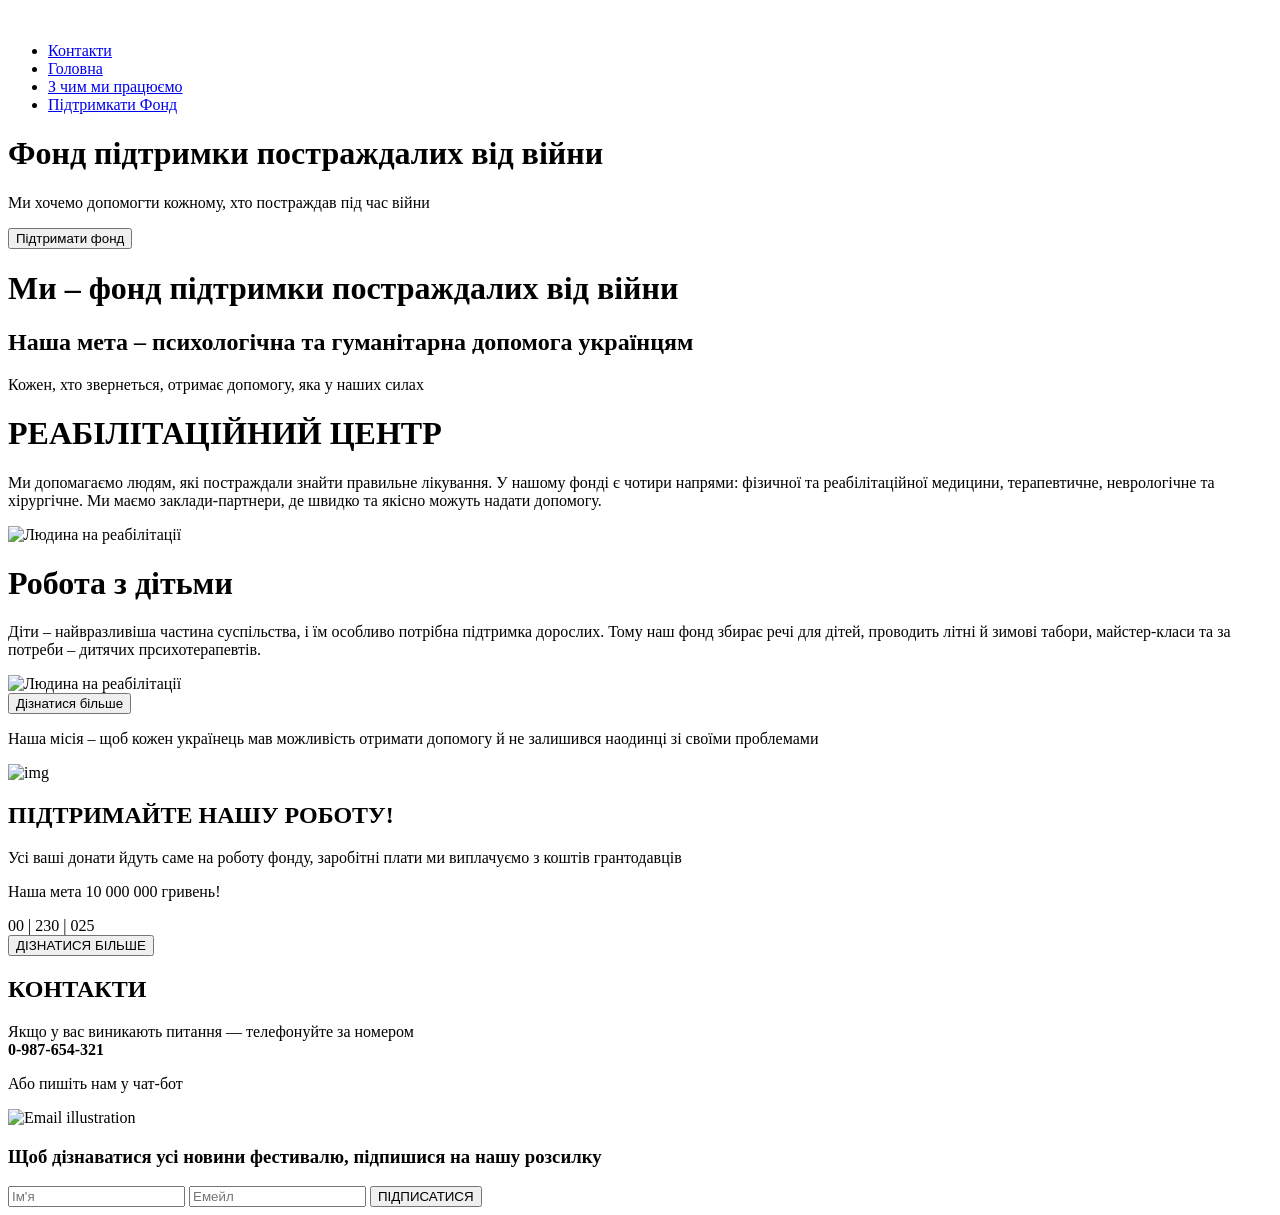
==== index.html @ c9aff5f8 "Add initial index.html structure and content" ====
<!DOCTYPE html>
<html lang="en">
<head>
    <meta charset="UTF-8">
    <meta name="viewport" content="width=device-width, initial-scale=1.0">
    <link rel="stylesheet" href="../styles/index.css">
    <title>Document</title>
</head>
<body>
    <div class="nav-bar">
        <img class="logo" src="./static/img/Subtract.png" alt="">
        <ul class="nav-list">
            <li>
                <a href="#">Контакти</a>
            </li>
            <li>
                <a href="#">Головна</a>
            </li>
            <li>
                <a href="#">З чим ми працюємо</a>
            </li>
            <li>
                <a href="#">Підтримкати Фонд</a>
            </li>
        </ul>
    </div>

    <div class="section-1">
        <div class="section-text">
            <h1>Фонд підтримки постраждалих від війни</h1>
            <div class="section-text-2">
                <p>Ми хочемо допомогти кожному, хто постраждав під час війни</p>
                <button class="section-btn-1">Підтримати фонд</button>
            </div>
        </div>    
            
        </div>
    </div>

     <div class="section-2">
            <div class="section-2-text">
                <h1>Ми – фонд підтримки постраждалих від війни</h1>
   
                <h2 class="subtitle-1">Наша мета – психологічна та гуманітарна допомога українцям</h2>
                <span class="subtitle-2">Кожен, хто звернеться, отримає допомогу, яка у наших силах</span>        
        </div>
    </div>

    <div class="rehab-container">
        <div class="content-block">
            <h1>РЕАБІЛІТАЦІЙНИЙ ЦЕНТР</h1>
            <p>Ми допомагаємо людям, які постраждали знайти правильне лікування. У нашому фонді є чотири напрями: фізичної та реабілітаційної медицини, терапевтичне, неврологічне та хірургічне. Ми маємо заклади-партнери, де швидко та якісно можуть надати допомогу.</p>
        </div>
        <div class="image-block">
            <img src="./static/img/sold.png" alt="Людина на реабілітації">
        </div>
    </div>


    <div class="children-container">
        <div class="content-block-2">
            <h1>Робота з дітьми</h1>
            <p>Діти – найвразливіша частина суспільства, і їм особливо потрібна підтримка дорослих. Тому наш фонд збирає речі для дітей, проводить літні й зимові табори, майстер-класи та за потреби – дитячих прсихотерапевтів.</p>
        </div>
        <div class="image-block-2">
            <img src="./static/img/children.png" alt="Людина на реабілітації">
        </div>
    </div>
    <div class="btn-more">
        <button>Дізнатися більше</button>
    </div>

    <div class="children-container-2">
        <div class="content-block-3">
        <p>Наша місія – щоб кожен українець мав можливість отримати допомогу й не залишився наодинці зі своїми проблемами</p>
        </div>
        <div class="image-block-3">
             <img src="./static/img/smiley-little-kids-holding-each-other copy 1.png" alt="img">
        </div>
    </div>

   <section class="donation-block">
      <div class="container">
        <h2 class="title">ПІДТРИМАЙТЕ НАШУ РОБОТУ!</h2>
        <p class="subtitle">Усі ваші донати йдуть саме на роботу фонду, заробітні плати ми виплачуємо з коштів грантодавців</p>
    
      <div class="goal-wrapper">
        <p class="goal-text">Наша мета 10 000 000 гривень!</p>
        <div class="counter">
        <span class="digit-group">00</span>
        <span class="separator">|</span>
        <span class="digit-group">230</span>
        <span class="separator">|</span>
        <span class="digit-group">025</span>
      </div>
    </div>

    <button class="btn-section-more">ДІЗНАТИСЯ БІЛЬШЕ</button>
  </div>
</section>


<section class="contacts-section">
  <div class="contacts-header">
    <h2 class="contacts-title">КОНТАКТИ</h2>
    
    <div class="contacts-info">
      <div class="info-item">
        <i class="icon-phone"></i>
        <p>Якщо у вас виникають питання — телефонуйте за номером <br> <strong>0-987-654-321</strong></p>
      </div>
      <div class="info-item">
        <div class="social-icons">
          <i class="icon-telegram"></i>
          <i class="icon-whatsapp"></i>
        </div>
        <p>Або пишіть нам у чат-бот</p>
      </div>
    </div>
  </div>

  <div class="subscription-card">
    <div class="card-image">
      <img src="./static/img/Емейл.png" alt="Email illustration">
    </div>
    
    <div class="card-content">
      <h3>Щоб дізнаватися усі новини фестивалю, підпишися на нашу розсилку</h3>
      <form class="subscribe-form">
        <input type="text" placeholder="Ім'я" class="input-field">
        <input type="email" placeholder="Емейл" class="input-field">
        <button type="submit" class="btn-submit">ПІДПИСАТИСЯ</button>
      </form>
    </div>
  </div>
</section>

  

   


           

    
</body>
</html>
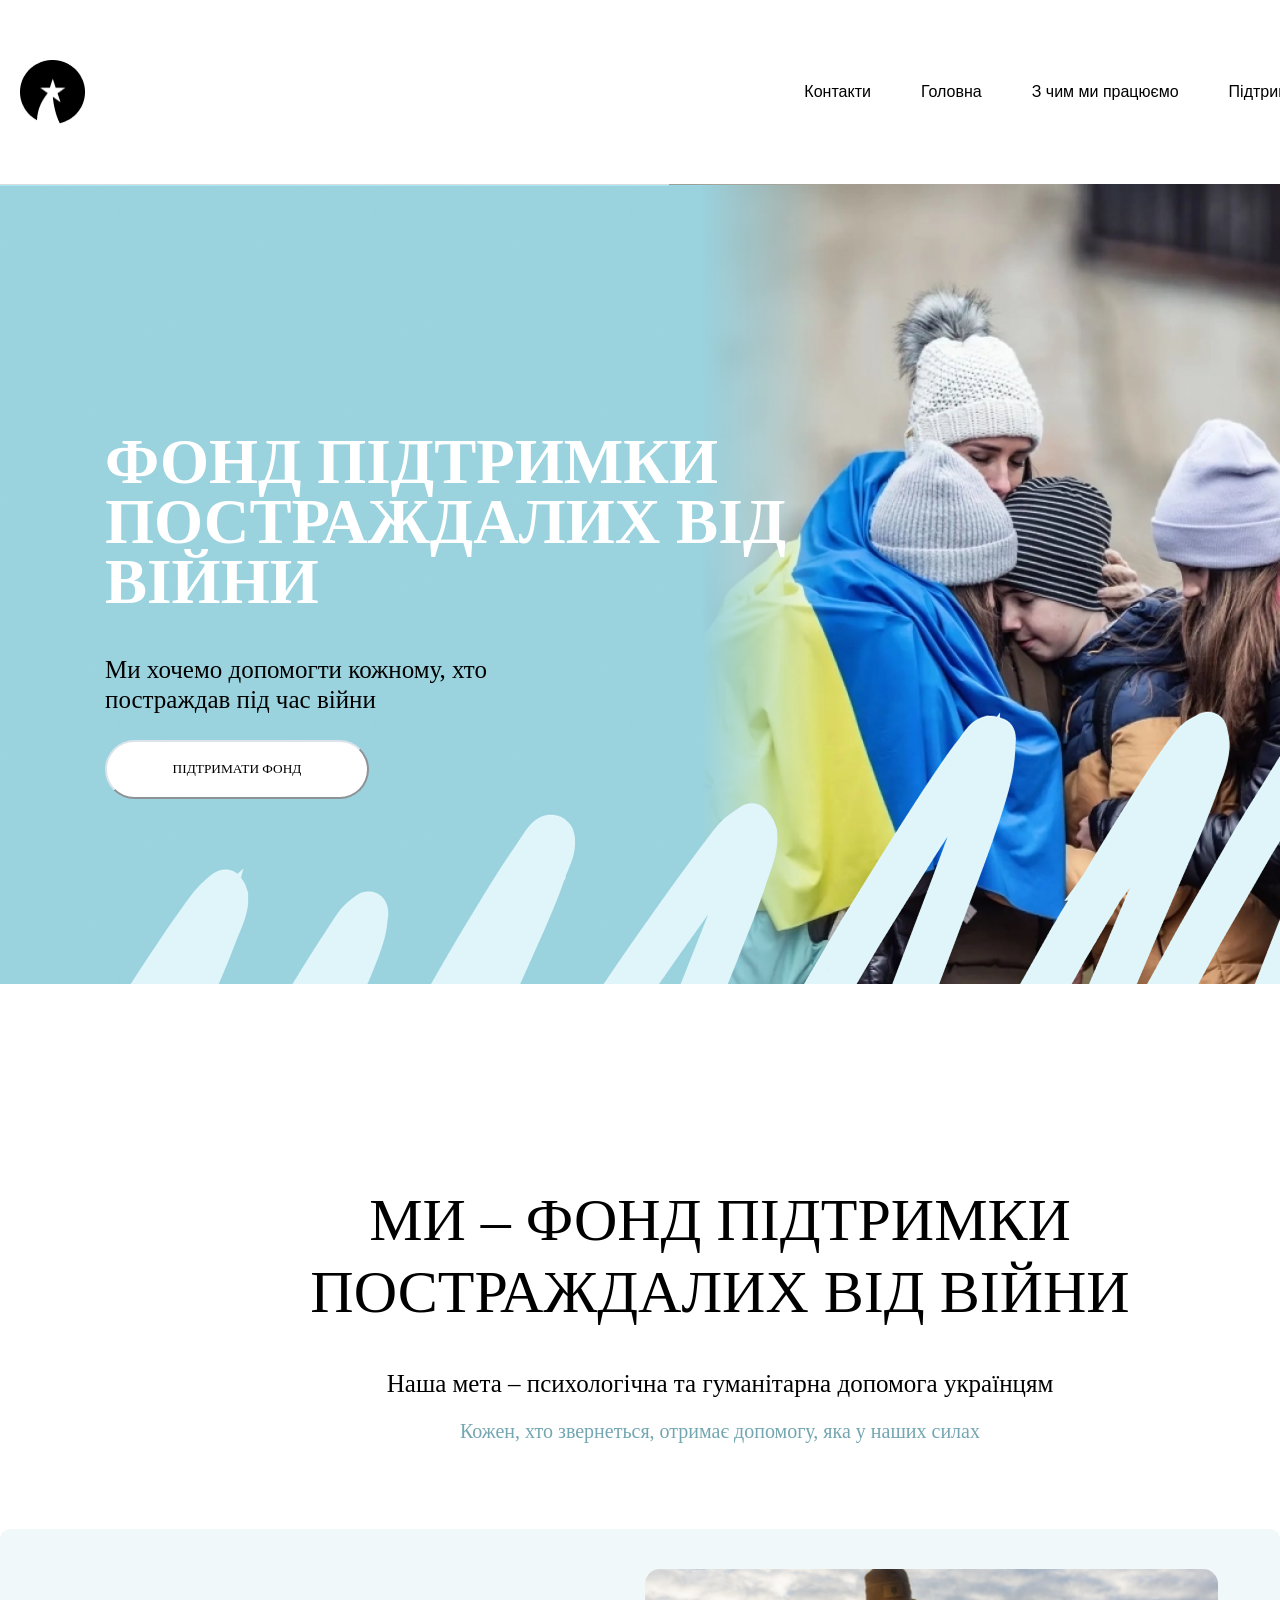
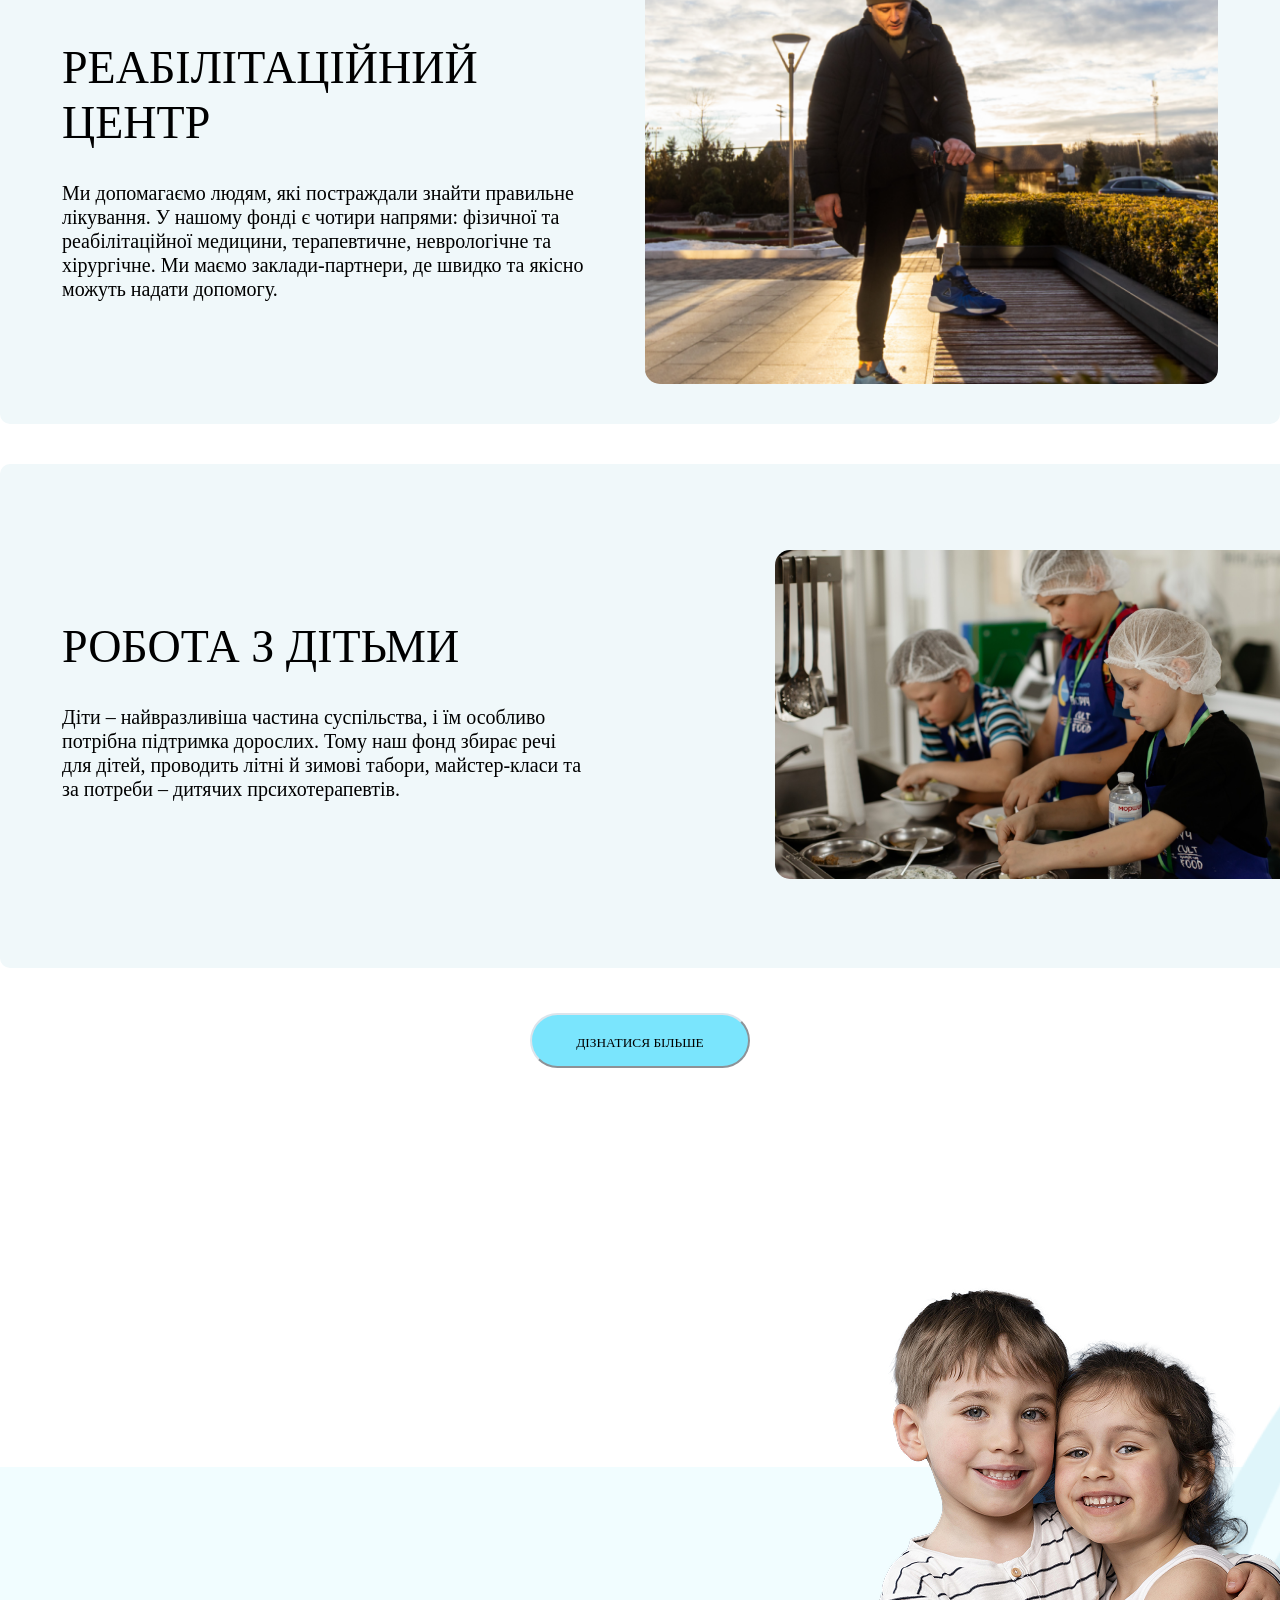
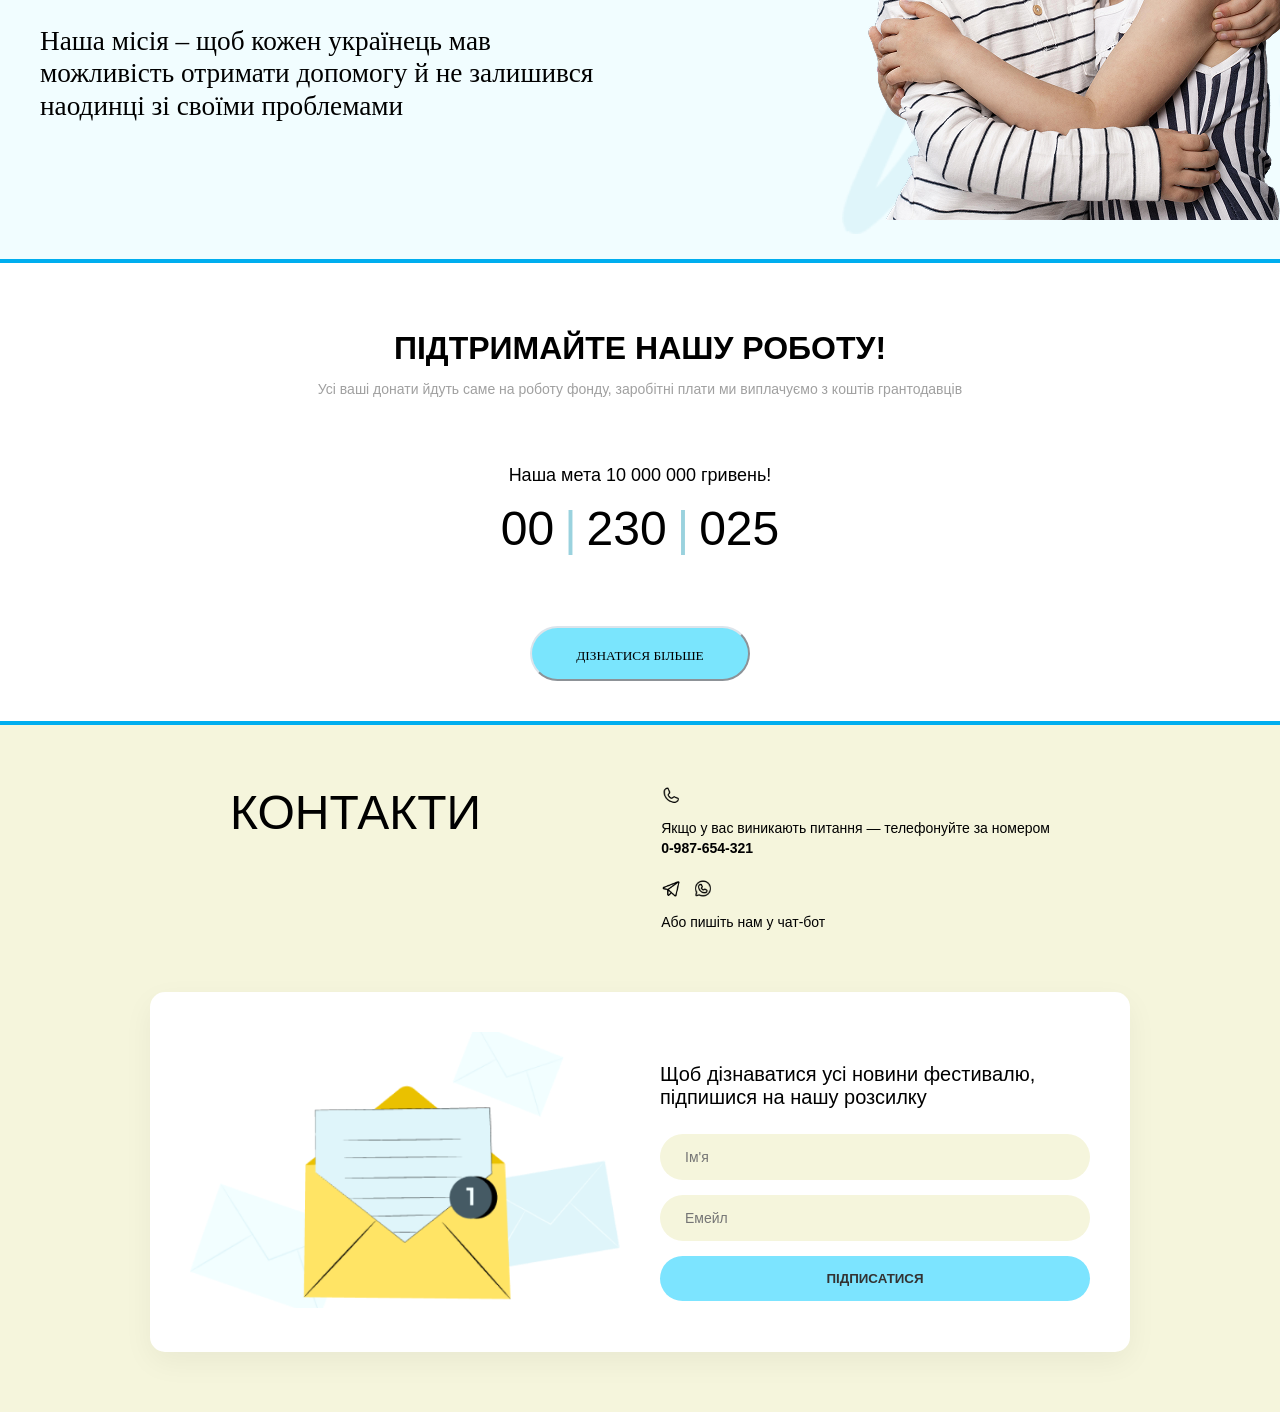
==== commit 31301616: "Add files via upload" ====
--- a/index.html
+++ b/index.html
@@ -1,147 +1,147 @@
-<!DOCTYPE html>
-<html lang="en">
-<head>
-    <meta charset="UTF-8">
-    <meta name="viewport" content="width=device-width, initial-scale=1.0">
-    <link rel="stylesheet" href="../styles/index.css">
-    <title>Document</title>
-</head>
-<body>
-    <div class="nav-bar">
-        <img class="logo" src="./static/img/Subtract.png" alt="">
-        <ul class="nav-list">
-            <li>
-                <a href="#">Контакти</a>
-            </li>
-            <li>
-                <a href="#">Головна</a>
-            </li>
-            <li>
-                <a href="#">З чим ми працюємо</a>
-            </li>
-            <li>
-                <a href="#">Підтримкати Фонд</a>
-            </li>
-        </ul>
-    </div>
-
-    <div class="section-1">
-        <div class="section-text">
-            <h1>Фонд підтримки постраждалих від війни</h1>
-            <div class="section-text-2">
-                <p>Ми хочемо допомогти кожному, хто постраждав під час війни</p>
-                <button class="section-btn-1">Підтримати фонд</button>
-            </div>
-        </div>    
-            
-        </div>
-    </div>
-
-     <div class="section-2">
-            <div class="section-2-text">
-                <h1>Ми – фонд підтримки постраждалих від війни</h1>
-   
-                <h2 class="subtitle-1">Наша мета – психологічна та гуманітарна допомога українцям</h2>
-                <span class="subtitle-2">Кожен, хто звернеться, отримає допомогу, яка у наших силах</span>        
-        </div>
-    </div>
-
-    <div class="rehab-container">
-        <div class="content-block">
-            <h1>РЕАБІЛІТАЦІЙНИЙ ЦЕНТР</h1>
-            <p>Ми допомагаємо людям, які постраждали знайти правильне лікування. У нашому фонді є чотири напрями: фізичної та реабілітаційної медицини, терапевтичне, неврологічне та хірургічне. Ми маємо заклади-партнери, де швидко та якісно можуть надати допомогу.</p>
-        </div>
-        <div class="image-block">
-            <img src="./static/img/sold.png" alt="Людина на реабілітації">
-        </div>
-    </div>
-
-
-    <div class="children-container">
-        <div class="content-block-2">
-            <h1>Робота з дітьми</h1>
-            <p>Діти – найвразливіша частина суспільства, і їм особливо потрібна підтримка дорослих. Тому наш фонд збирає речі для дітей, проводить літні й зимові табори, майстер-класи та за потреби – дитячих прсихотерапевтів.</p>
-        </div>
-        <div class="image-block-2">
-            <img src="./static/img/children.png" alt="Людина на реабілітації">
-        </div>
-    </div>
-    <div class="btn-more">
-        <button>Дізнатися більше</button>
-    </div>
-
-    <div class="children-container-2">
-        <div class="content-block-3">
-        <p>Наша місія – щоб кожен українець мав можливість отримати допомогу й не залишився наодинці зі своїми проблемами</p>
-        </div>
-        <div class="image-block-3">
-             <img src="./static/img/smiley-little-kids-holding-each-other copy 1.png" alt="img">
-        </div>
-    </div>
-
-   <section class="donation-block">
-      <div class="container">
-        <h2 class="title">ПІДТРИМАЙТЕ НАШУ РОБОТУ!</h2>
-        <p class="subtitle">Усі ваші донати йдуть саме на роботу фонду, заробітні плати ми виплачуємо з коштів грантодавців</p>
-    
-      <div class="goal-wrapper">
-        <p class="goal-text">Наша мета 10 000 000 гривень!</p>
-        <div class="counter">
-        <span class="digit-group">00</span>
-        <span class="separator">|</span>
-        <span class="digit-group">230</span>
-        <span class="separator">|</span>
-        <span class="digit-group">025</span>
-      </div>
-    </div>
-
-    <button class="btn-section-more">ДІЗНАТИСЯ БІЛЬШЕ</button>
-  </div>
-</section>
-
-
-<section class="contacts-section">
-  <div class="contacts-header">
-    <h2 class="contacts-title">КОНТАКТИ</h2>
-    
-    <div class="contacts-info">
-      <div class="info-item">
-        <i class="icon-phone"></i>
-        <p>Якщо у вас виникають питання — телефонуйте за номером <br> <strong>0-987-654-321</strong></p>
-      </div>
-      <div class="info-item">
-        <div class="social-icons">
-          <i class="icon-telegram"></i>
-          <i class="icon-whatsapp"></i>
-        </div>
-        <p>Або пишіть нам у чат-бот</p>
-      </div>
-    </div>
-  </div>
-
-  <div class="subscription-card">
-    <div class="card-image">
-      <img src="./static/img/Емейл.png" alt="Email illustration">
-    </div>
-    
-    <div class="card-content">
-      <h3>Щоб дізнаватися усі новини фестивалю, підпишися на нашу розсилку</h3>
-      <form class="subscribe-form">
-        <input type="text" placeholder="Ім'я" class="input-field">
-        <input type="email" placeholder="Емейл" class="input-field">
-        <button type="submit" class="btn-submit">ПІДПИСАТИСЯ</button>
-      </form>
-    </div>
-  </div>
-</section>
-
-  
-
-   
-
-
-           
-
-    
-</body>
-</html>
+<!DOCTYPE html>
+<html lang="en">
+<head>
+    <meta charset="UTF-8">
+    <meta name="viewport" content="width=device-width, initial-scale=1.0">
+    <link rel="stylesheet" href="../styles/index.css">
+    <title>Document</title>
+</head>
+<body>
+    <div class="nav-bar">
+        <img class="logo" src="./static/img/Subtract.png" alt="">
+        <ul class="nav-list">
+            <li>
+                <a href="#">Контакти</a>
+            </li>
+            <li>
+                <a href="#">Головна</a>
+            </li>
+            <li>
+                <a href="#">З чим ми працюємо</a>
+            </li>
+            <li>
+                <a href="#">Підтримкати Фонд</a>
+            </li>
+        </ul>
+    </div>
+
+    <div class="section-1">
+        <div class="section-text">
+            <h1>Фонд підтримки постраждалих від війни</h1>
+            <div class="section-text-2">
+                <p>Ми хочемо допомогти кожному, хто постраждав під час війни</p>
+                <button class="section-btn-1">Підтримати фонд</button>
+            </div>
+        </div>    
+            
+        </div>
+    </div>
+
+     <div class="section-2">
+            <div class="section-2-text">
+                <h1>Ми – фонд підтримки постраждалих від війни</h1>
+   
+                <h2 class="subtitle-1">Наша мета – психологічна та гуманітарна допомога українцям</h2>
+                <span class="subtitle-2">Кожен, хто звернеться, отримає допомогу, яка у наших силах</span>        
+        </div>
+    </div>
+
+    <div class="rehab-container">
+        <div class="content-block">
+            <h1>РЕАБІЛІТАЦІЙНИЙ ЦЕНТР</h1>
+            <p>Ми допомагаємо людям, які постраждали знайти правильне лікування. У нашому фонді є чотири напрями: фізичної та реабілітаційної медицини, терапевтичне, неврологічне та хірургічне. Ми маємо заклади-партнери, де швидко та якісно можуть надати допомогу.</p>
+        </div>
+        <div class="image-block">
+            <img src="./static/img/sold.png" alt="Людина на реабілітації">
+        </div>
+    </div>
+
+
+    <div class="children-container">
+        <div class="content-block-2">
+            <h1>Робота з дітьми</h1>
+            <p>Діти – найвразливіша частина суспільства, і їм особливо потрібна підтримка дорослих. Тому наш фонд збирає речі для дітей, проводить літні й зимові табори, майстер-класи та за потреби – дитячих прсихотерапевтів.</p>
+        </div>
+        <div class="image-block-2">
+            <img src="./static/img/children.png" alt="Людина на реабілітації">
+        </div>
+    </div>
+    <div class="btn-more">
+        <button>Дізнатися більше</button>
+    </div>
+
+    <div class="children-container-2">
+        <div class="content-block-3">
+        <p>Наша місія – щоб кожен українець мав можливість отримати допомогу й не залишився наодинці зі своїми проблемами</p>
+        </div>
+        <div class="image-block-3">
+             <img src="./static/img/smiley-little-kids-holding-each-other copy 1.png" alt="img">
+        </div>
+    </div>
+
+   <section class="donation-block">
+      <div class="container">
+        <h2 class="title">ПІДТРИМАЙТЕ НАШУ РОБОТУ!</h2>
+        <p class="subtitle">Усі ваші донати йдуть саме на роботу фонду, заробітні плати ми виплачуємо з коштів грантодавців</p>
+    
+      <div class="goal-wrapper">
+        <p class="goal-text">Наша мета 10 000 000 гривень!</p>
+        <div class="counter">
+        <span class="digit-group">00</span>
+        <span class="separator">|</span>
+        <span class="digit-group">230</span>
+        <span class="separator">|</span>
+        <span class="digit-group">025</span>
+      </div>
+    </div>
+
+    <button class="btn-section-more">ДІЗНАТИСЯ БІЛЬШЕ</button>
+  </div>
+</section>
+
+
+<section class="contacts-section">
+  <div class="contacts-header">
+    <h2 class="contacts-title">КОНТАКТИ</h2>
+    
+    <div class="contacts-info">
+      <div class="info-item">
+        <i class="icon-phone"></i>
+        <p>Якщо у вас виникають питання — телефонуйте за номером <br> <strong>0-987-654-321</strong></p>
+      </div>
+      <div class="info-item">
+        <div class="social-icons">
+          <i class="icon-telegram"></i>
+          <i class="icon-whatsapp"></i>
+        </div>
+        <p>Або пишіть нам у чат-бот</p>
+      </div>
+    </div>
+  </div>
+
+  <div class="subscription-card">
+    <div class="card-image">
+      <img src="./static/img/Емейл.png" alt="Email illustration">
+    </div>
+    
+    <div class="card-content">
+      <h3>Щоб дізнаватися усі новини фестивалю, підпишися на нашу розсилку</h3>
+      <form class="subscribe-form">
+        <input type="text" placeholder="Ім'я" class="input-field">
+        <input type="email" placeholder="Емейл" class="input-field">
+        <button type="submit" class="btn-submit">ПІДПИСАТИСЯ</button>
+      </form>
+    </div>
+  </div>
+</section>
+
+  
+
+   
+
+
+           
+
+    
+</body>
+</html>
--- a/styles/index.css
+++ b/styles/index.css
@@ -0,0 +1,593 @@
+body{
+    font-family: "Fira Sans", sans-serif;
+    color: black;
+    margin: 0;
+    padding: 0;
+}
+
+
+
+.nav-bar{
+    background-color: rgba(255, 255, 255, 1);
+    display: flex;
+    align-items: center;
+    justify-content: space-between;
+    padding: 20px;
+    width: 1400px;
+    height: 144.19px;
+    gap: 160px;
+}
+
+
+.nav-list{
+    display: flex;
+    align-items: center;
+    padding: 20px;
+    
+
+}
+
+li{
+    list-style: none;
+    gap: 23px;
+    padding: 15px;
+    
+}
+
+.logo{
+    width: 65px;
+    height: 64px;
+}
+
+a{
+    text-decoration: none;
+    color: black;
+    margin-right: 20px;
+}
+
+
+a:hover{
+   
+    background-color: #167deb;
+    transition: background-color 0.3s ease;
+    border-radius: 87px;
+    padding: 10px;
+    
+}
+
+
+.section-1{
+    display: flex;
+    background-image: url("../static/img/Frame1.png");
+    background-size: cover;
+    width: 1440px;
+    min-height: 800px;
+    background-position: center right;
+    align-items: center;
+    margin: 0 auto;
+}
+
+
+.section-text{
+    width: 686.31px;
+    height: 387px;
+    color: white;
+    margin-left: 105px;
+}
+
+
+.section-text h1{
+    font-family: Montserrat;
+    font-weight: 800;
+    font-style: ExtraBold;
+    font-size: 63.07px;
+    line-height: 95%;
+    letter-spacing: -2%;
+    text-transform: uppercase;
+
+}
+
+
+.section-text-2{
+    width: 484px;
+    height: 48px;
+    font-family: Montserrat;
+    font-weight: 400;
+    font-style: Regular;
+    font-size: 25px;
+    line-height: 120%;
+    letter-spacing: 0%;
+    color: black;
+
+}
+
+
+.section-btn-1{
+   font-family: Montserrat;
+   background-color: rgba(255, 255, 255, 1);
+   text-transform: uppercase;
+   border-radius: 87px;
+   border-color: rgb(220, 228, 235);
+   width: 264px;
+   height: 59px;
+
+   
+}
+
+
+.section-2{
+    text-align: center;
+    display: flex;
+    align-items: center;
+    justify-content: center;
+    width: 1440px;
+    height: 545px;
+}
+
+
+.section-2-text{
+    width: 1004px;
+    height: 225px;
+}
+
+.section-2-text h1{
+    font-family: Montserrat;
+    font-weight: 400;
+    font-style: Regular;
+    font-size: 60px;
+    line-height: 120%;
+    letter-spacing: -2%;
+    text-align: center;
+    text-transform: uppercase;
+
+}
+
+
+.subtitle-1{
+    font-family: Montserrat;
+    font-weight: 400;
+    font-style: Regular;
+    font-size: 25px;
+    line-height: 120%;
+    letter-spacing: 0%;
+    text-align: center;
+    color: black;
+}
+
+.subtitle-2{
+    color: rgba(115, 166, 177, 1);
+    font-family: Montserrat;
+    font-weight: 400;
+    font-style: Regular;
+    font-size: 20px;
+    line-height: 120%;
+    letter-spacing: 0%;
+    text-align: center;
+
+}
+
+
+.rehab-container {
+  display: flex;
+  align-items: center; 
+  justify-content: space-between; 
+  background-color: #f0f8fa; 
+  padding: 40px;
+  border-radius: 20px;
+  width: 1298;
+  height: 504;
+  gap: 10px;
+
+  opacity: 1;
+  padding-top: 40px;
+  padding-right: 62px;
+  padding-bottom: 40px;
+  padding-left: 62px;
+  border-radius: 10px;
+
+
+
+}
+
+.content-block {
+  flex: 1; 
+  max-width: 50%; 
+}
+
+.image-block {
+  flex: 1;
+  display: flex;
+  justify-content: flex-end;
+}
+
+.image-block img {
+  max-width: 100%;
+  height: auto;
+  border-radius: 15px; 
+  object-fit: cover;
+}
+
+/* Адаптивність для мобільних пристроїв */
+@media (max-width: 768px) {
+  .rehab-container {
+    flex-direction: column; 
+    text-align: center;
+  }
+  
+  .content-block {
+    max-width: 100%;
+  }
+}
+
+
+.content-block h1{
+    font-family: Montserrat;
+    font-weight: 400;
+    font-style: Regular;
+    font-size: 46px;
+    line-height: 120%;
+    letter-spacing: -2%;
+    text-transform: uppercase;
+
+}
+
+
+.content-block p{
+    font-family: Montserrat;
+    font-weight: 400;
+    font-style: Regular;
+    font-size: 20px;
+    line-height: 120%;
+    letter-spacing: 0%;
+    width: 527px;
+    height: 144px;
+    opacity: 1;
+
+
+}
+
+
+.children-container{
+  margin-top: 40px;
+  display: flex;
+  align-items: center;
+  justify-content: space-between; 
+  background-color: #f0f8fa; 
+  padding: 40px;
+  border-radius: 20px;
+  width: 1298px;
+  height: 424px;
+  gap: 10px;
+
+  opacity: 1;
+  padding-top: 40px;
+  padding-right: 62px;
+  padding-bottom: 40px;
+  padding-left: 62px;
+  border-radius: 10px;
+}
+
+
+
+
+
+.image-block-2 img{
+    width: 585px;
+    height: 424px;
+ 
+    opacity: 1;
+
+     height: auto;
+     border-radius: 15px; 
+     object-fit: cover;
+
+}
+
+
+
+.content-block-2 h1{
+    font-family: Montserrat;
+    font-weight: 400;
+    font-style: Regular;
+    font-size: 46px;
+    line-height: 120%;
+    letter-spacing: -2%;
+    text-transform: uppercase;
+    width: 527px;
+    height: 55px;
+
+    opacity: 1;
+
+
+
+}
+
+
+.content-block-2 p{
+    font-family: Montserrat;
+    font-weight: 400;
+    font-style: Regular;
+    font-size: 20px;
+    line-height: 120%;
+    letter-spacing: 0%;
+    width: 527px;
+    height: 120px;
+
+    opacity: 1;
+
+
+}
+
+
+
+.btn-more{
+    display: flex;
+    justify-content: center;
+    margin-top: 25px;
+}
+
+
+.btn-more button{
+    font-family: Montserrat;
+    size: 18px;
+    background-color: rgba(122, 229, 253, 1);
+    text-transform: uppercase;
+    border-radius: 87px;
+    border-color: rgb(220, 228, 235);
+    width: 220px;
+    height: 55px;
+    margin-top: 20px;
+    padding: 20px;
+}
+
+
+.children-container-2{
+    background: rgba(241, 253, 255, 1);
+    width: 1276px;
+    height: 312px;
+    opacity: 1;
+    display: flex;
+    justify-content: space-between;
+    align-items: center;
+    margin-top: 399px;
+    padding: 40px;
+}
+
+
+.content-block-3{
+   width: 558px;
+   height: 132px;
+   opacity: 1;
+   gap: 45px;
+
+}
+
+
+
+.content-block-3 p{
+    font-family: Montserrat;
+    font-weight: 400;
+    font-style: Regular;
+    font-size: 27.27px;
+    line-height: 120%;
+    letter-spacing: 0%;
+
+}
+
+
+.image-block-3{
+    background-image: url("../static/img/Фон\ 5.png");
+    background-size: cover;
+    padding: 10px;
+    opacity: 1;
+    margin-bottom: 249px;
+    
+}
+
+.donation-block {
+  text-align: center;
+  padding: 40px 20px;
+  font-family: 'Inter', sans-serif; 
+  border-top: 4px solid #00aeef; 
+  border-bottom: 4px solid #00aeef; 
+}
+
+.title {
+  font-size: 32px;
+  font-weight: 700;
+  margin-bottom: 10px;
+  text-transform: uppercase;
+}
+
+.subtitle {
+  font-size: 14px;
+  color: #a0a0a0;
+  margin-bottom: 30px;
+}
+
+
+.goal-wrapper {
+  display: inline-block;
+  padding: 20px 40px;
+  margin-bottom: 30px;
+}
+
+.goal-text {
+  font-size: 18px;
+  margin-bottom: 15px;
+}
+
+.counter {
+  display: flex;
+  align-items: center;
+  justify-content: center;
+  font-size: 48px;
+  font-weight: 400;
+  gap: 10px;
+}
+
+.separator {
+  color: rgba(154, 210, 222, 1);
+  font-weight: 300;
+}
+
+
+.btn-section-more {
+  display: block;
+  margin: 0 auto;
+  font-family: Montserrat;
+  size: 18px;
+  background-color: rgba(122, 229, 253, 1);
+  text-transform: uppercase;
+  border-radius: 87px;
+  border-color: rgb(220, 228, 235);
+  width: 220px;
+  height: 55px;
+  margin-top: 20px;
+  padding: 20px;
+}
+
+.btn-section-more:hover {
+  background-color: #00aeef;
+  color: white;
+}
+
+
+
+.contacts-section {
+  background-color: #f5f5dc; 
+  padding: 60px 20px;
+  font-family: 'Montserrat', sans-serif;
+}
+
+
+.contacts-header {
+  display: flex;
+  justify-content: space-around;
+  align-items: flex-start;
+  max-width: 1000px;
+  margin: 0 auto 40px;
+}
+
+.contacts-title {
+  font-size: 48px;
+  font-weight: 400;
+  margin: 0;
+}
+
+.contacts-info {
+  font-size: 14px;
+  line-height: 1.4;
+}
+
+.info-item {
+  margin-bottom: 20px;
+}
+
+
+.subscription-card {
+  background: white;
+  border-radius: 15px;
+  max-width: 900px;
+  margin: 0 auto;
+  padding: 40px;
+  display: flex;
+  align-items: center;
+  gap: 40px;
+  box-shadow: 0 10px 30px rgba(0,0,0,0.05);
+}
+
+.card-image {
+  flex: 1;
+  text-align: center;
+}
+
+.card-image img {
+  max-width: 100%;
+  height: auto;
+}
+
+.card-content {
+  flex: 1;
+}
+
+.card-content h3 {
+  font-size: 20px;
+  margin-bottom: 25px;
+  font-weight: 500;
+}
+
+
+.subscribe-form {
+  display: flex;
+  flex-direction: column;
+  gap: 15px;
+}
+
+.input-field {
+  background-color: #f5f5dc; /* Колір інпутів як фон секції */
+  border: none;
+  border-radius: 25px;
+  padding: 15px 25px;
+  font-size: 14px;
+  outline: none;
+}
+
+.btn-submit {
+  background-color: #7ce4ff;
+  border: none;
+  border-radius: 25px;
+  padding: 15px;
+  font-weight: 600;
+  color: #333;
+  cursor: pointer;
+  transition: 0.3s;
+  text-transform: uppercase;
+}
+
+.btn-submit:hover {
+  background-color: #5ad0f0;
+}
+
+@media (max-width: 768px) {
+  .contacts-header, .subscription-card {
+    flex-direction: column;
+    text-align: center;
+  }
+  .contacts-title {
+    margin-bottom: 20px;
+  }
+}
+
+
+.icon-phone {
+  display: inline-block;
+  width: 20px;
+  height: 20px;
+  background: url('../static/img/Phone.svg') no-repeat center;
+  background-size: contain;
+  vertical-align: middle;
+  margin-right: 8px;
+}
+
+
+.icon-telegram{
+  display: inline-block;
+  width: 20px;
+  height: 20px;
+  background: url('../static/img/TelegramLogo.svg') no-repeat center;
+  background-size: contain;
+  vertical-align: middle;
+  margin-right: 8px;
+}
+
+
+.icon-whatsapp{
+    display: inline-block;
+    width: 20px;
+    height: 20px;
+    background: url('../static/img/WhatsappLogo.svg') no-repeat center;
+    background-size: contain;
+    vertical-align: middle;
+    margin-right: 8px;
+}
